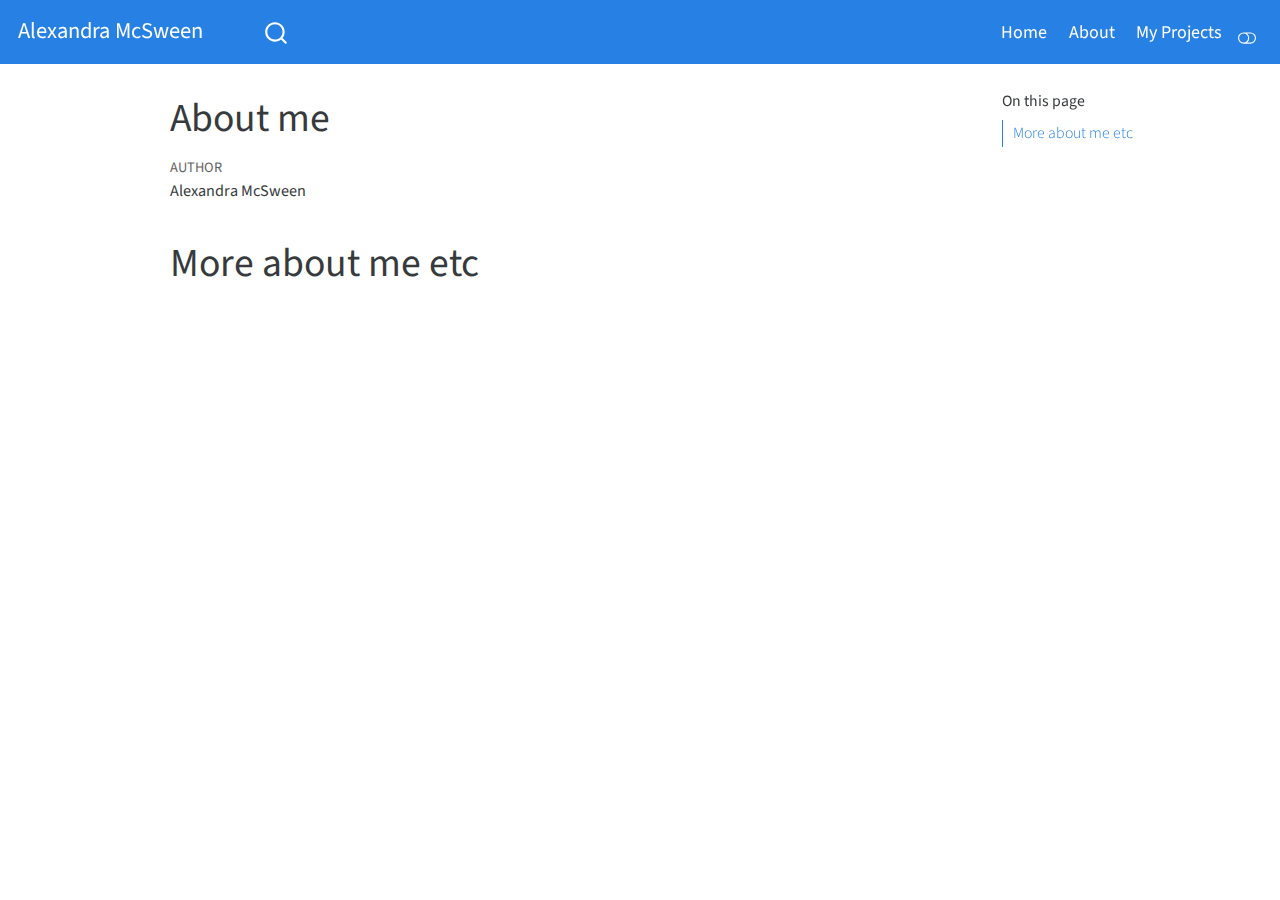
==== about.html @ 8c6e996f "Built site for gh-pages" ====
<!DOCTYPE html>
<html xmlns="http://www.w3.org/1999/xhtml" lang="en" xml:lang="en"><head>

<meta charset="utf-8">
<meta name="generator" content="quarto-1.3.433">

<meta name="viewport" content="width=device-width, initial-scale=1.0, user-scalable=yes">

<meta name="author" content="Alexandra McSween">

<title>Alexandra McSween - About me</title>
<style>
code{white-space: pre-wrap;}
span.smallcaps{font-variant: small-caps;}
div.columns{display: flex; gap: min(4vw, 1.5em);}
div.column{flex: auto; overflow-x: auto;}
div.hanging-indent{margin-left: 1.5em; text-indent: -1.5em;}
ul.task-list{list-style: none;}
ul.task-list li input[type="checkbox"] {
  width: 0.8em;
  margin: 0 0.8em 0.2em -1em; /* quarto-specific, see https://github.com/quarto-dev/quarto-cli/issues/4556 */ 
  vertical-align: middle;
}
</style>


<script src="site_libs/quarto-nav/quarto-nav.js"></script>
<script src="site_libs/quarto-nav/headroom.min.js"></script>
<script src="site_libs/clipboard/clipboard.min.js"></script>
<script src="site_libs/quarto-search/autocomplete.umd.js"></script>
<script src="site_libs/quarto-search/fuse.min.js"></script>
<script src="site_libs/quarto-search/quarto-search.js"></script>
<meta name="quarto:offset" content="./">
<script src="site_libs/quarto-html/quarto.js"></script>
<script src="site_libs/quarto-html/popper.min.js"></script>
<script src="site_libs/quarto-html/tippy.umd.min.js"></script>
<script src="site_libs/quarto-html/anchor.min.js"></script>
<link href="site_libs/quarto-html/tippy.css" rel="stylesheet">
<link href="site_libs/quarto-html/quarto-syntax-highlighting.css" rel="stylesheet" class="quarto-color-scheme" id="quarto-text-highlighting-styles">
<link href="site_libs/quarto-html/quarto-syntax-highlighting-dark.css" rel="prefetch" class="quarto-color-scheme quarto-color-alternate" id="quarto-text-highlighting-styles">
<script src="site_libs/bootstrap/bootstrap.min.js"></script>
<link href="site_libs/bootstrap/bootstrap-icons.css" rel="stylesheet">
<link href="site_libs/bootstrap/bootstrap.min.css" rel="stylesheet" class="quarto-color-scheme" id="quarto-bootstrap" data-mode="light">
<link href="site_libs/bootstrap/bootstrap-dark.min.css" rel="prefetch" class="quarto-color-scheme quarto-color-alternate" id="quarto-bootstrap" data-mode="dark">
<script id="quarto-search-options" type="application/json">{
  "location": "navbar",
  "copy-button": false,
  "collapse-after": 3,
  "panel-placement": "end",
  "type": "overlay",
  "limit": 20,
  "language": {
    "search-no-results-text": "No results",
    "search-matching-documents-text": "matching documents",
    "search-copy-link-title": "Copy link to search",
    "search-hide-matches-text": "Hide additional matches",
    "search-more-match-text": "more match in this document",
    "search-more-matches-text": "more matches in this document",
    "search-clear-button-title": "Clear",
    "search-detached-cancel-button-title": "Cancel",
    "search-submit-button-title": "Submit",
    "search-label": "Search"
  }
}</script>


<link rel="stylesheet" href="styles.css">
</head>

<body class="nav-fixed">

<div id="quarto-search-results"></div>
  <header id="quarto-header" class="headroom fixed-top">
    <nav class="navbar navbar-expand-lg navbar-dark ">
      <div class="navbar-container container-fluid">
      <div class="navbar-brand-container">
    <a class="navbar-brand" href="./index.html">
    <span class="navbar-title">Alexandra McSween</span>
    </a>
  </div>
            <div id="quarto-search" class="" title="Search"></div>
          <button class="navbar-toggler" type="button" data-bs-toggle="collapse" data-bs-target="#navbarCollapse" aria-controls="navbarCollapse" aria-expanded="false" aria-label="Toggle navigation" onclick="if (window.quartoToggleHeadroom) { window.quartoToggleHeadroom(); }">
  <span class="navbar-toggler-icon"></span>
</button>
          <div class="collapse navbar-collapse" id="navbarCollapse">
            <ul class="navbar-nav navbar-nav-scroll ms-auto">
  <li class="nav-item">
    <a class="nav-link" href="./index.html" rel="" target="">
 <span class="menu-text">Home</span></a>
  </li>  
  <li class="nav-item">
    <a class="nav-link active" href="./about.html" rel="" target="" aria-current="page">
 <span class="menu-text">About</span></a>
  </li>  
  <li class="nav-item">
    <a class="nav-link" href="./projects.html" rel="" target="">
 <span class="menu-text">My Projects</span></a>
  </li>  
</ul>
            <div class="quarto-navbar-tools">
  <a href="" class="quarto-color-scheme-toggle quarto-navigation-tool  px-1" onclick="window.quartoToggleColorScheme(); return false;" title="Toggle dark mode"><i class="bi"></i></a>
</div>
          </div> <!-- /navcollapse -->
      </div> <!-- /container-fluid -->
    </nav>
</header>
<!-- content -->
<div id="quarto-content" class="quarto-container page-columns page-rows-contents page-layout-article page-navbar">
<!-- sidebar -->
<!-- margin-sidebar -->
    <div id="quarto-margin-sidebar" class="sidebar margin-sidebar">
        <nav id="TOC" role="doc-toc" class="toc-active">
    <h2 id="toc-title">On this page</h2>
   
  <ul>
  <li><a href="#more-about-me-etc" id="toc-more-about-me-etc" class="nav-link active" data-scroll-target="#more-about-me-etc">More about me etc</a></li>
  </ul>
</nav>
    </div>
<!-- main -->
<main class="content" id="quarto-document-content">

<header id="title-block-header" class="quarto-title-block default">
<div class="quarto-title">
<h1 class="title">About me</h1>
</div>



<div class="quarto-title-meta">

    <div>
    <div class="quarto-title-meta-heading">Author</div>
    <div class="quarto-title-meta-contents">
             <p>Alexandra McSween </p>
          </div>
  </div>
    
  
    
  </div>
  

</header>

<section id="more-about-me-etc" class="level1">
<h1>More about me etc</h1>


</section>

</main> <!-- /main -->
<script id="quarto-html-after-body" type="application/javascript">
window.document.addEventListener("DOMContentLoaded", function (event) {
  const toggleBodyColorMode = (bsSheetEl) => {
    const mode = bsSheetEl.getAttribute("data-mode");
    const bodyEl = window.document.querySelector("body");
    if (mode === "dark") {
      bodyEl.classList.add("quarto-dark");
      bodyEl.classList.remove("quarto-light");
    } else {
      bodyEl.classList.add("quarto-light");
      bodyEl.classList.remove("quarto-dark");
    }
  }
  const toggleBodyColorPrimary = () => {
    const bsSheetEl = window.document.querySelector("link#quarto-bootstrap");
    if (bsSheetEl) {
      toggleBodyColorMode(bsSheetEl);
    }
  }
  toggleBodyColorPrimary();  
  const disableStylesheet = (stylesheets) => {
    for (let i=0; i < stylesheets.length; i++) {
      const stylesheet = stylesheets[i];
      stylesheet.rel = 'prefetch';
    }
  }
  const enableStylesheet = (stylesheets) => {
    for (let i=0; i < stylesheets.length; i++) {
      const stylesheet = stylesheets[i];
      stylesheet.rel = 'stylesheet';
    }
  }
  const manageTransitions = (selector, allowTransitions) => {
    const els = window.document.querySelectorAll(selector);
    for (let i=0; i < els.length; i++) {
      const el = els[i];
      if (allowTransitions) {
        el.classList.remove('notransition');
      } else {
        el.classList.add('notransition');
      }
    }
  }
  const toggleColorMode = (alternate) => {
    // Switch the stylesheets
    const alternateStylesheets = window.document.querySelectorAll('link.quarto-color-scheme.quarto-color-alternate');
    manageTransitions('#quarto-margin-sidebar .nav-link', false);
    if (alternate) {
      enableStylesheet(alternateStylesheets);
      for (const sheetNode of alternateStylesheets) {
        if (sheetNode.id === "quarto-bootstrap") {
          toggleBodyColorMode(sheetNode);
        }
      }
    } else {
      disableStylesheet(alternateStylesheets);
      toggleBodyColorPrimary();
    }
    manageTransitions('#quarto-margin-sidebar .nav-link', true);
    // Switch the toggles
    const toggles = window.document.querySelectorAll('.quarto-color-scheme-toggle');
    for (let i=0; i < toggles.length; i++) {
      const toggle = toggles[i];
      if (toggle) {
        if (alternate) {
          toggle.classList.add("alternate");     
        } else {
          toggle.classList.remove("alternate");
        }
      }
    }
    // Hack to workaround the fact that safari doesn't
    // properly recolor the scrollbar when toggling (#1455)
    if (navigator.userAgent.indexOf('Safari') > 0 && navigator.userAgent.indexOf('Chrome') == -1) {
      manageTransitions("body", false);
      window.scrollTo(0, 1);
      setTimeout(() => {
        window.scrollTo(0, 0);
        manageTransitions("body", true);
      }, 40);  
    }
  }
  const isFileUrl = () => { 
    return window.location.protocol === 'file:';
  }
  const hasAlternateSentinel = () => {  
    let styleSentinel = getColorSchemeSentinel();
    if (styleSentinel !== null) {
      return styleSentinel === "alternate";
    } else {
      return false;
    }
  }
  const setStyleSentinel = (alternate) => {
    const value = alternate ? "alternate" : "default";
    if (!isFileUrl()) {
      window.localStorage.setItem("quarto-color-scheme", value);
    } else {
      localAlternateSentinel = value;
    }
  }
  const getColorSchemeSentinel = () => {
    if (!isFileUrl()) {
      const storageValue = window.localStorage.getItem("quarto-color-scheme");
      return storageValue != null ? storageValue : localAlternateSentinel;
    } else {
      return localAlternateSentinel;
    }
  }
  let localAlternateSentinel = 'default';
  // Dark / light mode switch
  window.quartoToggleColorScheme = () => {
    // Read the current dark / light value 
    let toAlternate = !hasAlternateSentinel();
    toggleColorMode(toAlternate);
    setStyleSentinel(toAlternate);
  };
  // Ensure there is a toggle, if there isn't float one in the top right
  if (window.document.querySelector('.quarto-color-scheme-toggle') === null) {
    const a = window.document.createElement('a');
    a.classList.add('top-right');
    a.classList.add('quarto-color-scheme-toggle');
    a.href = "";
    a.onclick = function() { try { window.quartoToggleColorScheme(); } catch {} return false; };
    const i = window.document.createElement("i");
    i.classList.add('bi');
    a.appendChild(i);
    window.document.body.appendChild(a);
  }
  // Switch to dark mode if need be
  if (hasAlternateSentinel()) {
    toggleColorMode(true);
  } else {
    toggleColorMode(false);
  }
  const icon = "";
  const anchorJS = new window.AnchorJS();
  anchorJS.options = {
    placement: 'right',
    icon: icon
  };
  anchorJS.add('.anchored');
  const isCodeAnnotation = (el) => {
    for (const clz of el.classList) {
      if (clz.startsWith('code-annotation-')) {                     
        return true;
      }
    }
    return false;
  }
  const clipboard = new window.ClipboardJS('.code-copy-button', {
    text: function(trigger) {
      const codeEl = trigger.previousElementSibling.cloneNode(true);
      for (const childEl of codeEl.children) {
        if (isCodeAnnotation(childEl)) {
          childEl.remove();
        }
      }
      return codeEl.innerText;
    }
  });
  clipboard.on('success', function(e) {
    // button target
    const button = e.trigger;
    // don't keep focus
    button.blur();
    // flash "checked"
    button.classList.add('code-copy-button-checked');
    var currentTitle = button.getAttribute("title");
    button.setAttribute("title", "Copied!");
    let tooltip;
    if (window.bootstrap) {
      button.setAttribute("data-bs-toggle", "tooltip");
      button.setAttribute("data-bs-placement", "left");
      button.setAttribute("data-bs-title", "Copied!");
      tooltip = new bootstrap.Tooltip(button, 
        { trigger: "manual", 
          customClass: "code-copy-button-tooltip",
          offset: [0, -8]});
      tooltip.show();    
    }
    setTimeout(function() {
      if (tooltip) {
        tooltip.hide();
        button.removeAttribute("data-bs-title");
        button.removeAttribute("data-bs-toggle");
        button.removeAttribute("data-bs-placement");
      }
      button.setAttribute("title", currentTitle);
      button.classList.remove('code-copy-button-checked');
    }, 1000);
    // clear code selection
    e.clearSelection();
  });
  function tippyHover(el, contentFn) {
    const config = {
      allowHTML: true,
      content: contentFn,
      maxWidth: 500,
      delay: 100,
      arrow: false,
      appendTo: function(el) {
          return el.parentElement;
      },
      interactive: true,
      interactiveBorder: 10,
      theme: 'quarto',
      placement: 'bottom-start'
    };
    window.tippy(el, config); 
  }
  const noterefs = window.document.querySelectorAll('a[role="doc-noteref"]');
  for (var i=0; i<noterefs.length; i++) {
    const ref = noterefs[i];
    tippyHover(ref, function() {
      // use id or data attribute instead here
      let href = ref.getAttribute('data-footnote-href') || ref.getAttribute('href');
      try { href = new URL(href).hash; } catch {}
      const id = href.replace(/^#\/?/, "");
      const note = window.document.getElementById(id);
      return note.innerHTML;
    });
  }
      let selectedAnnoteEl;
      const selectorForAnnotation = ( cell, annotation) => {
        let cellAttr = 'data-code-cell="' + cell + '"';
        let lineAttr = 'data-code-annotation="' +  annotation + '"';
        const selector = 'span[' + cellAttr + '][' + lineAttr + ']';
        return selector;
      }
      const selectCodeLines = (annoteEl) => {
        const doc = window.document;
        const targetCell = annoteEl.getAttribute("data-target-cell");
        const targetAnnotation = annoteEl.getAttribute("data-target-annotation");
        const annoteSpan = window.document.querySelector(selectorForAnnotation(targetCell, targetAnnotation));
        const lines = annoteSpan.getAttribute("data-code-lines").split(",");
        const lineIds = lines.map((line) => {
          return targetCell + "-" + line;
        })
        let top = null;
        let height = null;
        let parent = null;
        if (lineIds.length > 0) {
            //compute the position of the single el (top and bottom and make a div)
            const el = window.document.getElementById(lineIds[0]);
            top = el.offsetTop;
            height = el.offsetHeight;
            parent = el.parentElement.parentElement;
          if (lineIds.length > 1) {
            const lastEl = window.document.getElementById(lineIds[lineIds.length - 1]);
            const bottom = lastEl.offsetTop + lastEl.offsetHeight;
            height = bottom - top;
          }
          if (top !== null && height !== null && parent !== null) {
            // cook up a div (if necessary) and position it 
            let div = window.document.getElementById("code-annotation-line-highlight");
            if (div === null) {
              div = window.document.createElement("div");
              div.setAttribute("id", "code-annotation-line-highlight");
              div.style.position = 'absolute';
              parent.appendChild(div);
            }
            div.style.top = top - 2 + "px";
            div.style.height = height + 4 + "px";
            let gutterDiv = window.document.getElementById("code-annotation-line-highlight-gutter");
            if (gutterDiv === null) {
              gutterDiv = window.document.createElement("div");
              gutterDiv.setAttribute("id", "code-annotation-line-highlight-gutter");
              gutterDiv.style.position = 'absolute';
              const codeCell = window.document.getElementById(targetCell);
              const gutter = codeCell.querySelector('.code-annotation-gutter');
              gutter.appendChild(gutterDiv);
            }
            gutterDiv.style.top = top - 2 + "px";
            gutterDiv.style.height = height + 4 + "px";
          }
          selectedAnnoteEl = annoteEl;
        }
      };
      const unselectCodeLines = () => {
        const elementsIds = ["code-annotation-line-highlight", "code-annotation-line-highlight-gutter"];
        elementsIds.forEach((elId) => {
          const div = window.document.getElementById(elId);
          if (div) {
            div.remove();
          }
        });
        selectedAnnoteEl = undefined;
      };
      // Attach click handler to the DT
      const annoteDls = window.document.querySelectorAll('dt[data-target-cell]');
      for (const annoteDlNode of annoteDls) {
        annoteDlNode.addEventListener('click', (event) => {
          const clickedEl = event.target;
          if (clickedEl !== selectedAnnoteEl) {
            unselectCodeLines();
            const activeEl = window.document.querySelector('dt[data-target-cell].code-annotation-active');
            if (activeEl) {
              activeEl.classList.remove('code-annotation-active');
            }
            selectCodeLines(clickedEl);
            clickedEl.classList.add('code-annotation-active');
          } else {
            // Unselect the line
            unselectCodeLines();
            clickedEl.classList.remove('code-annotation-active');
          }
        });
      }
  const findCites = (el) => {
    const parentEl = el.parentElement;
    if (parentEl) {
      const cites = parentEl.dataset.cites;
      if (cites) {
        return {
          el,
          cites: cites.split(' ')
        };
      } else {
        return findCites(el.parentElement)
      }
    } else {
      return undefined;
    }
  };
  var bibliorefs = window.document.querySelectorAll('a[role="doc-biblioref"]');
  for (var i=0; i<bibliorefs.length; i++) {
    const ref = bibliorefs[i];
    const citeInfo = findCites(ref);
    if (citeInfo) {
      tippyHover(citeInfo.el, function() {
        var popup = window.document.createElement('div');
        citeInfo.cites.forEach(function(cite) {
          var citeDiv = window.document.createElement('div');
          citeDiv.classList.add('hanging-indent');
          citeDiv.classList.add('csl-entry');
          var biblioDiv = window.document.getElementById('ref-' + cite);
          if (biblioDiv) {
            citeDiv.innerHTML = biblioDiv.innerHTML;
          }
          popup.appendChild(citeDiv);
        });
        return popup.innerHTML;
      });
    }
  }
});
</script>
</div> <!-- /content -->



</body></html>
---- site_libs/quarto-html/tippy.css ----
.tippy-box[data-animation=fade][data-state=hidden]{opacity:0}[data-tippy-root]{max-width:calc(100vw - 10px)}.tippy-box{position:relative;background-color:#333;color:#fff;border-radius:4px;font-size:14px;line-height:1.4;white-space:normal;outline:0;transition-property:transform,visibility,opacity}.tippy-box[data-placement^=top]>.tippy-arrow{bottom:0}.tippy-box[data-placement^=top]>.tippy-arrow:before{bottom:-7px;left:0;border-width:8px 8px 0;border-top-color:initial;transform-origin:center top}.tippy-box[data-placement^=bottom]>.tippy-arrow{top:0}.tippy-box[data-placement^=bottom]>.tippy-arrow:before{top:-7px;left:0;border-width:0 8px 8px;border-bottom-color:initial;transform-origin:center bottom}.tippy-box[data-placement^=left]>.tippy-arrow{right:0}.tippy-box[data-placement^=left]>.tippy-arrow:before{border-width:8px 0 8px 8px;border-left-color:initial;right:-7px;transform-origin:center left}.tippy-box[data-placement^=right]>.tippy-arrow{left:0}.tippy-box[data-placement^=right]>.tippy-arrow:before{left:-7px;border-width:8px 8px 8px 0;border-right-color:initial;transform-origin:center right}.tippy-box[data-inertia][data-state=visible]{transition-timing-function:cubic-bezier(.54,1.5,.38,1.11)}.tippy-arrow{width:16px;height:16px;color:#333}.tippy-arrow:before{content:"";position:absolute;border-color:transparent;border-style:solid}.tippy-content{position:relative;padding:5px 9px;z-index:1}
---- site_libs/quarto-html/quarto-syntax-highlighting.css ----
/* quarto syntax highlight colors */
:root {
  --quarto-hl-ot-color: #003B4F;
  --quarto-hl-at-color: #657422;
  --quarto-hl-ss-color: #20794D;
  --quarto-hl-an-color: #5E5E5E;
  --quarto-hl-fu-color: #4758AB;
  --quarto-hl-st-color: #20794D;
  --quarto-hl-cf-color: #003B4F;
  --quarto-hl-op-color: #5E5E5E;
  --quarto-hl-er-color: #AD0000;
  --quarto-hl-bn-color: #AD0000;
  --quarto-hl-al-color: #AD0000;
  --quarto-hl-va-color: #111111;
  --quarto-hl-bu-color: inherit;
  --quarto-hl-ex-color: inherit;
  --quarto-hl-pp-color: #AD0000;
  --quarto-hl-in-color: #5E5E5E;
  --quarto-hl-vs-color: #20794D;
  --quarto-hl-wa-color: #5E5E5E;
  --quarto-hl-do-color: #5E5E5E;
  --quarto-hl-im-color: #00769E;
  --quarto-hl-ch-color: #20794D;
  --quarto-hl-dt-color: #AD0000;
  --quarto-hl-fl-color: #AD0000;
  --quarto-hl-co-color: #5E5E5E;
  --quarto-hl-cv-color: #5E5E5E;
  --quarto-hl-cn-color: #8f5902;
  --quarto-hl-sc-color: #5E5E5E;
  --quarto-hl-dv-color: #AD0000;
  --quarto-hl-kw-color: #003B4F;
}

/* other quarto variables */
:root {
  --quarto-font-monospace: SFMono-Regular, Menlo, Monaco, Consolas, "Liberation Mono", "Courier New", monospace;
}

pre > code.sourceCode > span {
  color: #003B4F;
}

code span {
  color: #003B4F;
}

code.sourceCode > span {
  color: #003B4F;
}

div.sourceCode,
div.sourceCode pre.sourceCode {
  color: #003B4F;
}

code span.ot {
  color: #003B4F;
}

code span.at {
  color: #657422;
}

code span.ss {
  color: #20794D;
}

code span.an {
  color: #5E5E5E;
}

code span.fu {
  color: #4758AB;
}

code span.st {
  color: #20794D;
}

code span.cf {
  color: #003B4F;
}

code span.op {
  color: #5E5E5E;
}

code span.er {
  color: #AD0000;
}

code span.bn {
  color: #AD0000;
}

code span.al {
  color: #AD0000;
}

code span.va {
  color: #111111;
}

code span.pp {
  color: #AD0000;
}

code span.in {
  color: #5E5E5E;
}

code span.vs {
  color: #20794D;
}

code span.wa {
  color: #5E5E5E;
  font-style: italic;
}

code span.do {
  color: #5E5E5E;
  font-style: italic;
}

code span.im {
  color: #00769E;
}

code span.ch {
  color: #20794D;
}

code span.dt {
  color: #AD0000;
}

code span.fl {
  color: #AD0000;
}

code span.co {
  color: #5E5E5E;
}

code span.cv {
  color: #5E5E5E;
  font-style: italic;
}

code span.cn {
  color: #8f5902;
}

code span.sc {
  color: #5E5E5E;
}

code span.dv {
  color: #AD0000;
}

code span.kw {
  color: #003B4F;
}

.prevent-inlining {
  content: "</";
}

/*# sourceMappingURL=debc5d5d77c3f9108843748ff7464032.css.map */
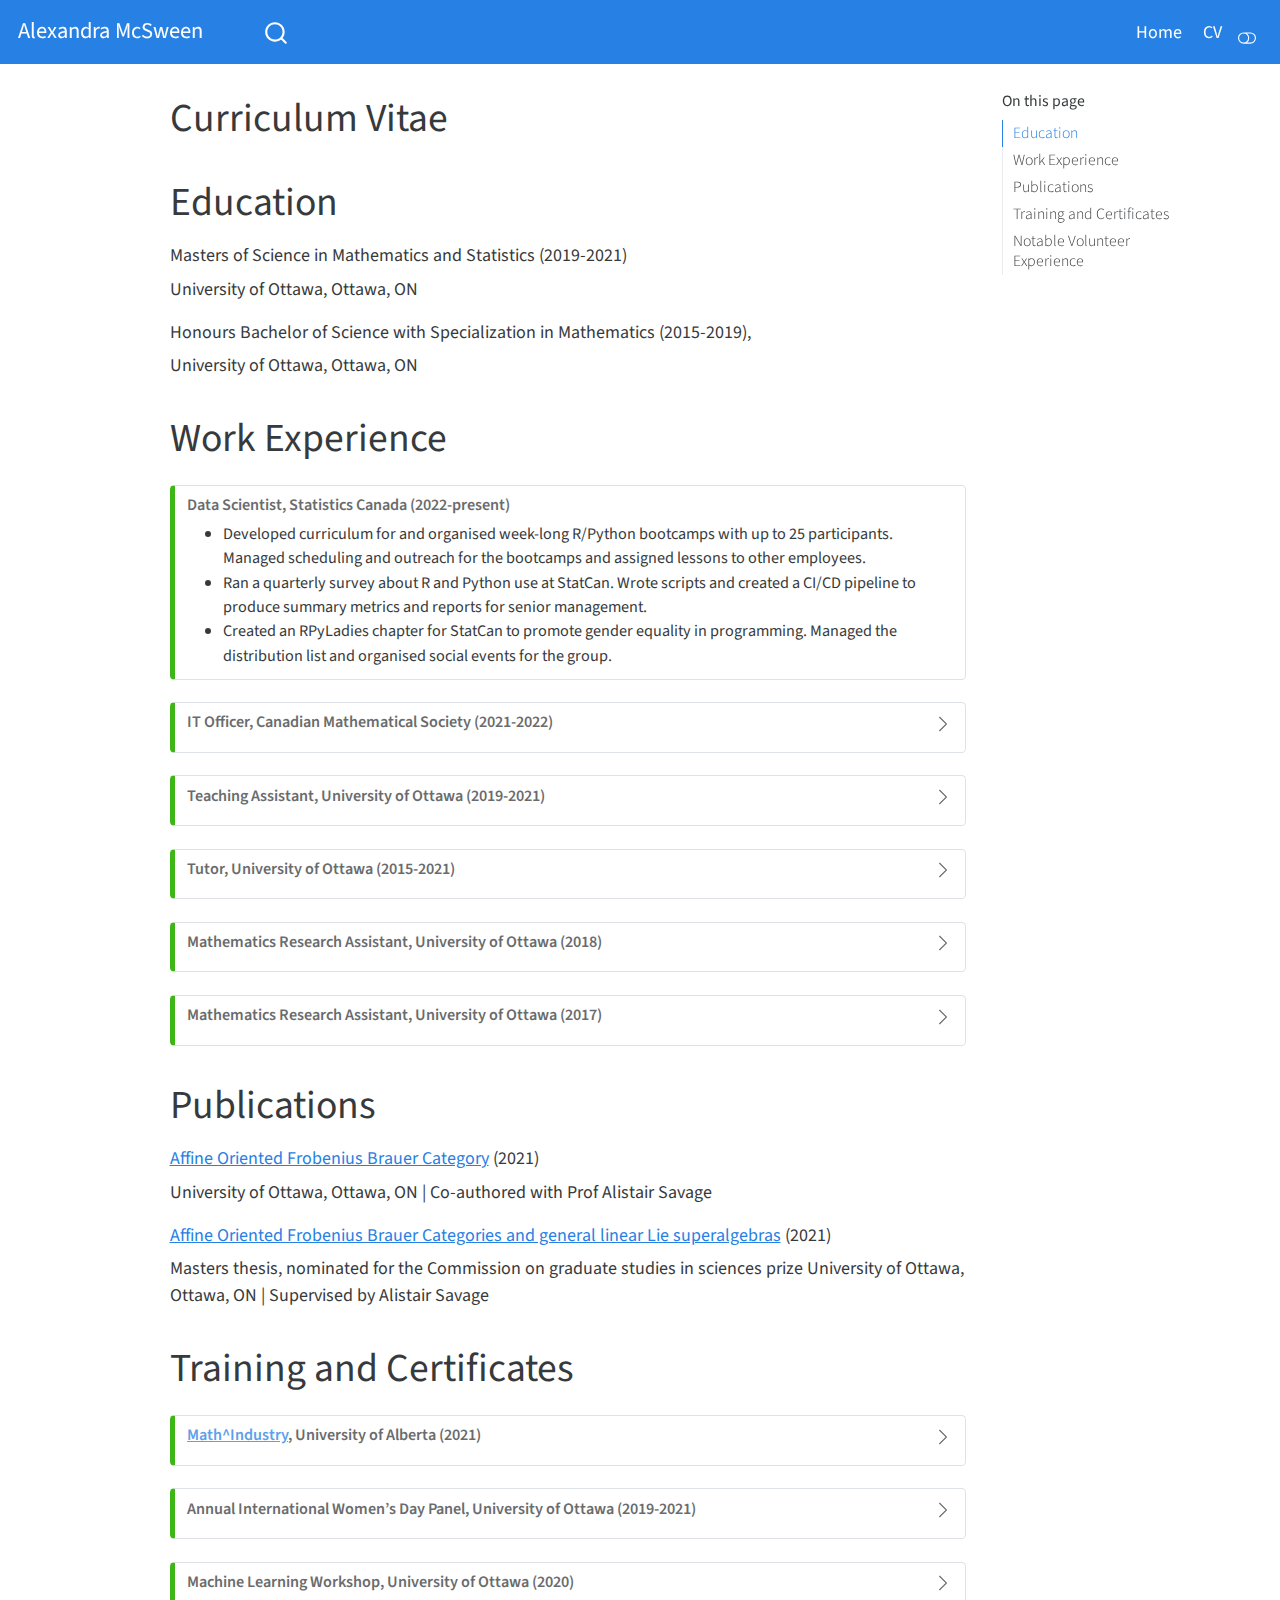
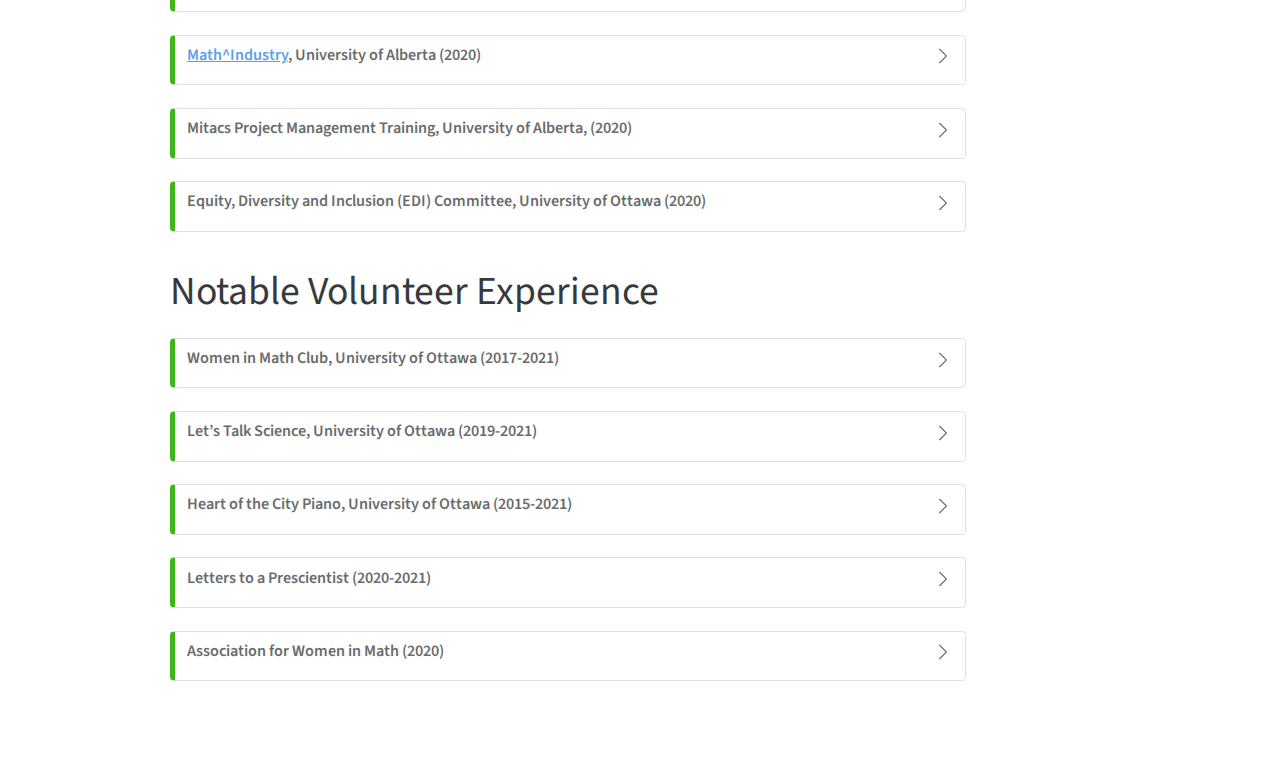
==== commit 19e97383: "Built site for gh-pages" ====
--- a/about.html
+++ b/about.html
@@ -6,9 +6,8 @@
 
 <meta name="viewport" content="width=device-width, initial-scale=1.0, user-scalable=yes">
 
-<meta name="author" content="Alexandra McSween">
-
-<title>Alexandra McSween - About me</title>
+
+<title>Alexandra McSween - Curriculum Vitae</title>
 <style>
 code{white-space: pre-wrap;}
 span.smallcaps{font-variant: small-caps;}
@@ -90,11 +89,7 @@
   </li>  
   <li class="nav-item">
     <a class="nav-link active" href="./about.html" rel="" target="" aria-current="page">
- <span class="menu-text">About</span></a>
-  </li>  
-  <li class="nav-item">
-    <a class="nav-link" href="./projects.html" rel="" target="">
- <span class="menu-text">My Projects</span></a>
+ <span class="menu-text">CV</span></a>
   </li>  
 </ul>
             <div class="quarto-navbar-tools">
@@ -113,7 +108,11 @@
     <h2 id="toc-title">On this page</h2>
    
   <ul>
-  <li><a href="#more-about-me-etc" id="toc-more-about-me-etc" class="nav-link active" data-scroll-target="#more-about-me-etc">More about me etc</a></li>
+  <li><a href="#education" id="toc-education" class="nav-link active" data-scroll-target="#education">Education</a></li>
+  <li><a href="#work-experience" id="toc-work-experience" class="nav-link" data-scroll-target="#work-experience">Work Experience</a></li>
+  <li><a href="#publications" id="toc-publications" class="nav-link" data-scroll-target="#publications">Publications</a></li>
+  <li><a href="#training-and-certificates" id="toc-training-and-certificates" class="nav-link" data-scroll-target="#training-and-certificates">Training and Certificates</a></li>
+  <li><a href="#notable-volunteer-experience" id="toc-notable-volunteer-experience" class="nav-link" data-scroll-target="#notable-volunteer-experience">Notable Volunteer Experience</a></li>
   </ul>
 </nav>
     </div>
@@ -122,19 +121,13 @@
 
 <header id="title-block-header" class="quarto-title-block default">
 <div class="quarto-title">
-<h1 class="title">About me</h1>
+<h1 class="title">Curriculum Vitae</h1>
 </div>
 
 
 
 <div class="quarto-title-meta">
 
-    <div>
-    <div class="quarto-title-meta-heading">Author</div>
-    <div class="quarto-title-meta-contents">
-             <p>Alexandra McSween </p>
-          </div>
-  </div>
     
   
     
@@ -143,8 +136,342 @@
 
 </header>
 
-<section id="more-about-me-etc" class="level1">
-<h1>More about me etc</h1>
+<section id="education" class="level1">
+<h1>Education</h1>
+<section id="masters-of-science-in-mathematics-and-statistics-2019-2021" class="level6">
+<h6 class="anchored" data-anchor-id="masters-of-science-in-mathematics-and-statistics-2019-2021">Masters of Science in Mathematics and Statistics (2019-2021)</h6>
+<p>University of Ottawa, Ottawa, ON</p>
+</section>
+<section id="honours-bachelor-of-science-with-specialization-in-mathematics-2015-2019" class="level6">
+<h6 class="anchored" data-anchor-id="honours-bachelor-of-science-with-specialization-in-mathematics-2015-2019">Honours Bachelor of Science with Specialization in Mathematics (2015-2019),</h6>
+<p>University of Ottawa, Ottawa, ON</p>
+</section>
+</section>
+<section id="work-experience" class="level1">
+<h1>Work Experience</h1>
+<div class="callout callout-style-simple callout-tip no-icon callout-titled">
+<div class="callout-header d-flex align-content-center">
+<div class="callout-icon-container">
+<i class="callout-icon no-icon"></i>
+</div>
+<div class="callout-title-container flex-fill">
+Data Scientist, Statistics Canada (2022-present)
+</div>
+</div>
+<div class="callout-body-container callout-body">
+<ul>
+<li>Developed curriculum for and organised week-long R/Python bootcamps with up to 25 participants. Managed scheduling and outreach for the bootcamps and assigned lessons to other employees.</li>
+<li>Ran a quarterly survey about R and Python use at StatCan. Wrote scripts and created a CI/CD pipeline to produce summary metrics and reports for senior management.</li>
+<li>Created an RPyLadies chapter for StatCan to promote gender equality in programming. Managed the distribution list and organised social events for the group.</li>
+</ul>
+</div>
+</div>
+<div class="callout callout-style-simple callout-tip no-icon callout-titled">
+<div class="callout-header d-flex align-content-center" data-bs-toggle="collapse" data-bs-target=".callout-2-contents" aria-controls="callout-2" aria-expanded="false" aria-label="Toggle callout">
+<div class="callout-icon-container">
+<i class="callout-icon no-icon"></i>
+</div>
+<div class="callout-title-container flex-fill">
+IT Officer, Canadian Mathematical Society (2021-2022)
+</div>
+<div class="callout-btn-toggle d-inline-block border-0 py-1 ps-1 pe-0 float-end"><i class="callout-toggle"></i></div>
+</div>
+<div id="callout-2" class="callout-2-contents callout-collapse collapse">
+<div class="callout-body-container callout-body">
+<ul>
+<li>Maintained websites with HTML, CSS, and JS, managed Django databases and wrote scripts in python.</li>
+<li>Provided technical support for a virtual conference and several high school math competitions.</li>
+</ul>
+</div>
+</div>
+</div>
+<div class="callout callout-style-simple callout-tip no-icon callout-titled">
+<div class="callout-header d-flex align-content-center" data-bs-toggle="collapse" data-bs-target=".callout-3-contents" aria-controls="callout-3" aria-expanded="false" aria-label="Toggle callout">
+<div class="callout-icon-container">
+<i class="callout-icon no-icon"></i>
+</div>
+<div class="callout-title-container flex-fill">
+Teaching Assistant, University of Ottawa (2019-2021)
+</div>
+<div class="callout-btn-toggle d-inline-block border-0 py-1 ps-1 pe-0 float-end"><i class="callout-toggle"></i></div>
+</div>
+<div id="callout-3" class="callout-3-contents callout-collapse collapse">
+<div class="callout-body-container callout-body">
+<ul>
+<li>Ran tutorials, marked exams, and worked with students one on one in the math help center.</li>
+</ul>
+</div>
+</div>
+</div>
+<div class="callout callout-style-simple callout-tip no-icon callout-titled">
+<div class="callout-header d-flex align-content-center" data-bs-toggle="collapse" data-bs-target=".callout-4-contents" aria-controls="callout-4" aria-expanded="false" aria-label="Toggle callout">
+<div class="callout-icon-container">
+<i class="callout-icon no-icon"></i>
+</div>
+<div class="callout-title-container flex-fill">
+Tutor, University of Ottawa (2015-2021)
+</div>
+<div class="callout-btn-toggle d-inline-block border-0 py-1 ps-1 pe-0 float-end"><i class="callout-toggle"></i></div>
+</div>
+<div id="callout-4" class="callout-4-contents callout-collapse collapse">
+<div class="callout-body-container callout-body">
+<ul>
+<li>Tutored students in calculus, linear algebra, discrete math and statistics.</li>
+</ul>
+</div>
+</div>
+</div>
+<div class="callout callout-style-simple callout-tip no-icon callout-titled">
+<div class="callout-header d-flex align-content-center" data-bs-toggle="collapse" data-bs-target=".callout-5-contents" aria-controls="callout-5" aria-expanded="false" aria-label="Toggle callout">
+<div class="callout-icon-container">
+<i class="callout-icon no-icon"></i>
+</div>
+<div class="callout-title-container flex-fill">
+Mathematics Research Assistant, University of Ottawa (2018)
+</div>
+<div class="callout-btn-toggle d-inline-block border-0 py-1 ps-1 pe-0 float-end"><i class="callout-toggle"></i></div>
+</div>
+<div id="callout-5" class="callout-5-contents callout-collapse collapse">
+<div class="callout-body-container callout-body">
+<ul>
+<li>Investigated string diagram relations for the affine oriented Frobenius Brauer category.</li>
+</ul>
+</div>
+</div>
+</div>
+<div class="callout callout-style-simple callout-tip no-icon callout-titled">
+<div class="callout-header d-flex align-content-center" data-bs-toggle="collapse" data-bs-target=".callout-6-contents" aria-controls="callout-6" aria-expanded="false" aria-label="Toggle callout">
+<div class="callout-icon-container">
+<i class="callout-icon no-icon"></i>
+</div>
+<div class="callout-title-container flex-fill">
+Mathematics Research Assistant, University of Ottawa (2017)
+</div>
+<div class="callout-btn-toggle d-inline-block border-0 py-1 ps-1 pe-0 float-end"><i class="callout-toggle"></i></div>
+</div>
+<div id="callout-6" class="callout-6-contents callout-collapse collapse">
+<div class="callout-body-container callout-body">
+<ul>
+<li>Investigated reflection groups and symmetries using SageMath for python.</li>
+</ul>
+</div>
+</div>
+</div>
+</section>
+<section id="publications" class="level1">
+<h1>Publications</h1>
+<section id="affine-oriented-frobenius-brauer-category-2021" class="level6">
+<h6 class="anchored" data-anchor-id="affine-oriented-frobenius-brauer-category-2021"><a href="https://arxiv.org/abs/2101.04582">Affine Oriented Frobenius Brauer Category</a> (2021)</h6>
+<p>University of Ottawa, Ottawa, ON | Co-authored with Prof Alistair Savage</p>
+</section>
+<section id="affine-oriented-frobenius-brauer-categories-and-general-linear-lie-superalgebras-2021" class="level6">
+<h6 class="anchored" data-anchor-id="affine-oriented-frobenius-brauer-categories-and-general-linear-lie-superalgebras-2021"><a href="https://ruor.uottawa.ca/handle/10393/42342">Affine Oriented Frobenius Brauer Categories and general linear Lie superalgebras</a> (2021)</h6>
+<p>Masters thesis, nominated for the Commission on graduate studies in sciences prize University of Ottawa, Ottawa, ON | Supervised by Alistair Savage</p>
+</section>
+</section>
+<section id="training-and-certificates" class="level1">
+<h1>Training and Certificates</h1>
+<div class="callout callout-style-simple callout-tip no-icon callout-titled">
+<div class="callout-header d-flex align-content-center" data-bs-toggle="collapse" data-bs-target=".callout-7-contents" aria-controls="callout-7" aria-expanded="false" aria-label="Toggle callout">
+<div class="callout-icon-container">
+<i class="callout-icon no-icon"></i>
+</div>
+<div class="callout-title-container flex-fill">
+<a href="m2pi.ca">Math^Industry</a>, University of Alberta (2021)
+</div>
+<div class="callout-btn-toggle d-inline-block border-0 py-1 ps-1 pe-0 float-end"><i class="callout-toggle"></i></div>
+</div>
+<div id="callout-7" class="callout-7-contents callout-collapse collapse">
+<div class="callout-body-container callout-body">
+<ul>
+<li>Worked on a team with an industry partner, ATCO, to study the feasibility of and compute potential power output of vertical axis wind turbines along highways.</li>
+</ul>
+</div>
+</div>
+</div>
+<div class="callout callout-style-simple callout-tip no-icon callout-titled">
+<div class="callout-header d-flex align-content-center" data-bs-toggle="collapse" data-bs-target=".callout-8-contents" aria-controls="callout-8" aria-expanded="false" aria-label="Toggle callout">
+<div class="callout-icon-container">
+<i class="callout-icon no-icon"></i>
+</div>
+<div class="callout-title-container flex-fill">
+Annual International Women’s Day Panel, University of Ottawa (2019-2021)
+</div>
+<div class="callout-btn-toggle d-inline-block border-0 py-1 ps-1 pe-0 float-end"><i class="callout-toggle"></i></div>
+</div>
+<div id="callout-8" class="callout-8-contents callout-collapse collapse">
+<div class="callout-body-container callout-body">
+<ul>
+<li>Organized and moderated annual panel of women mathematicians to share their experiences and career advice.</li>
+</ul>
+</div>
+</div>
+</div>
+<div class="callout callout-style-simple callout-tip no-icon callout-titled">
+<div class="callout-header d-flex align-content-center" data-bs-toggle="collapse" data-bs-target=".callout-9-contents" aria-controls="callout-9" aria-expanded="false" aria-label="Toggle callout">
+<div class="callout-icon-container">
+<i class="callout-icon no-icon"></i>
+</div>
+<div class="callout-title-container flex-fill">
+Machine Learning Workshop, University of Ottawa (2020)
+</div>
+<div class="callout-btn-toggle d-inline-block border-0 py-1 ps-1 pe-0 float-end"><i class="callout-toggle"></i></div>
+</div>
+<div id="callout-9" class="callout-9-contents callout-collapse collapse">
+<div class="callout-body-container callout-body">
+<ul>
+<li>Learned basics of Pytorch for machine learning.</li>
+</ul>
+</div>
+</div>
+</div>
+<div class="callout callout-style-simple callout-tip no-icon callout-titled">
+<div class="callout-header d-flex align-content-center" data-bs-toggle="collapse" data-bs-target=".callout-10-contents" aria-controls="callout-10" aria-expanded="false" aria-label="Toggle callout">
+<div class="callout-icon-container">
+<i class="callout-icon no-icon"></i>
+</div>
+<div class="callout-title-container flex-fill">
+<a href="m2pi.ca">Math^Industry</a>, University of Alberta (2020)
+</div>
+<div class="callout-btn-toggle d-inline-block border-0 py-1 ps-1 pe-0 float-end"><i class="callout-toggle"></i></div>
+</div>
+<div id="callout-10" class="callout-10-contents callout-collapse collapse">
+<div class="callout-body-container callout-body">
+<ul>
+<li>Worked on a team with an industry partner, The Divi Project, to develop and analyze the efficiency of compression techniques for blockchain technology.</li>
+</ul>
+</div>
+</div>
+</div>
+<div class="callout callout-style-simple callout-tip no-icon callout-titled">
+<div class="callout-header d-flex align-content-center" data-bs-toggle="collapse" data-bs-target=".callout-11-contents" aria-controls="callout-11" aria-expanded="false" aria-label="Toggle callout">
+<div class="callout-icon-container">
+<i class="callout-icon no-icon"></i>
+</div>
+<div class="callout-title-container flex-fill">
+Mitacs Project Management Training, University of Alberta, (2020)
+</div>
+<div class="callout-btn-toggle d-inline-block border-0 py-1 ps-1 pe-0 float-end"><i class="callout-toggle"></i></div>
+</div>
+<div id="callout-11" class="callout-11-contents callout-collapse collapse">
+<div class="callout-body-container callout-body">
+<ul>
+<li>Learned how to manage stakeholders, define the value of a project, deal with conflict, and manage quality.</li>
+</ul>
+</div>
+</div>
+</div>
+<div class="callout callout-style-simple callout-tip no-icon callout-titled">
+<div class="callout-header d-flex align-content-center" data-bs-toggle="collapse" data-bs-target=".callout-12-contents" aria-controls="callout-12" aria-expanded="false" aria-label="Toggle callout">
+<div class="callout-icon-container">
+<i class="callout-icon no-icon"></i>
+</div>
+<div class="callout-title-container flex-fill">
+Equity, Diversity and Inclusion (EDI) Committee, University of Ottawa (2020)
+</div>
+<div class="callout-btn-toggle d-inline-block border-0 py-1 ps-1 pe-0 float-end"><i class="callout-toggle"></i></div>
+</div>
+<div id="callout-12" class="callout-12-contents callout-collapse collapse">
+<div class="callout-body-container callout-body">
+<ul>
+<li>Worked as a student representative to identify and implement ways to improve EDI in the math department at uOttawa.</li>
+</ul>
+</div>
+</div>
+</div>
+</section>
+<section id="notable-volunteer-experience" class="level1">
+<h1>Notable Volunteer Experience</h1>
+<div class="callout callout-style-simple callout-tip no-icon callout-titled">
+<div class="callout-header d-flex align-content-center" data-bs-toggle="collapse" data-bs-target=".callout-13-contents" aria-controls="callout-13" aria-expanded="false" aria-label="Toggle callout">
+<div class="callout-icon-container">
+<i class="callout-icon no-icon"></i>
+</div>
+<div class="callout-title-container flex-fill">
+Women in Math Club, University of Ottawa (2017-2021)
+</div>
+<div class="callout-btn-toggle d-inline-block border-0 py-1 ps-1 pe-0 float-end"><i class="callout-toggle"></i></div>
+</div>
+<div id="callout-13" class="callout-13-contents callout-collapse collapse">
+<div class="callout-body-container callout-body">
+<ul>
+<li>Served as president and founder. Duties included chairing meetings, keeping financial records, planning and organizing networking events and charitable initiatives.</li>
+</ul>
+</div>
+</div>
+</div>
+<div class="callout callout-style-simple callout-tip no-icon callout-titled">
+<div class="callout-header d-flex align-content-center" data-bs-toggle="collapse" data-bs-target=".callout-14-contents" aria-controls="callout-14" aria-expanded="false" aria-label="Toggle callout">
+<div class="callout-icon-container">
+<i class="callout-icon no-icon"></i>
+</div>
+<div class="callout-title-container flex-fill">
+Let’s Talk Science, University of Ottawa (2019-2021)
+</div>
+<div class="callout-btn-toggle d-inline-block border-0 py-1 ps-1 pe-0 float-end"><i class="callout-toggle"></i></div>
+</div>
+<div id="callout-14" class="callout-14-contents callout-collapse collapse">
+<div class="callout-body-container callout-body">
+<ul>
+<li>Organized a math symposium for high school students. Created math activity videos for at home learning during the pandemic.</li>
+</ul>
+</div>
+</div>
+</div>
+<div class="callout callout-style-simple callout-tip no-icon callout-titled">
+<div class="callout-header d-flex align-content-center" data-bs-toggle="collapse" data-bs-target=".callout-15-contents" aria-controls="callout-15" aria-expanded="false" aria-label="Toggle callout">
+<div class="callout-icon-container">
+<i class="callout-icon no-icon"></i>
+</div>
+<div class="callout-title-container flex-fill">
+Heart of the City Piano, University of Ottawa (2015-2021)
+</div>
+<div class="callout-btn-toggle d-inline-block border-0 py-1 ps-1 pe-0 float-end"><i class="callout-toggle"></i></div>
+</div>
+<div id="callout-15" class="callout-15-contents callout-collapse collapse">
+<div class="callout-body-container callout-body">
+<ul>
+<li>Taught piano and coordinated teachers for over 30 low-income elementary school students’ lessons.</li>
+</ul>
+</div>
+</div>
+</div>
+<div class="callout callout-style-simple callout-tip no-icon callout-titled">
+<div class="callout-header d-flex align-content-center" data-bs-toggle="collapse" data-bs-target=".callout-16-contents" aria-controls="callout-16" aria-expanded="false" aria-label="Toggle callout">
+<div class="callout-icon-container">
+<i class="callout-icon no-icon"></i>
+</div>
+<div class="callout-title-container flex-fill">
+Letters to a Prescientist (2020-2021)
+</div>
+<div class="callout-btn-toggle d-inline-block border-0 py-1 ps-1 pe-0 float-end"><i class="callout-toggle"></i></div>
+</div>
+<div id="callout-16" class="callout-16-contents callout-collapse collapse">
+<div class="callout-body-container callout-body">
+<ul>
+<li>Penpal to a low income middle school student to foster interest in science and math.</li>
+</ul>
+</div>
+</div>
+</div>
+<div class="callout callout-style-simple callout-tip no-icon callout-titled">
+<div class="callout-header d-flex align-content-center" data-bs-toggle="collapse" data-bs-target=".callout-17-contents" aria-controls="callout-17" aria-expanded="false" aria-label="Toggle callout">
+<div class="callout-icon-container">
+<i class="callout-icon no-icon"></i>
+</div>
+<div class="callout-title-container flex-fill">
+Association for Women in Math (2020)
+</div>
+<div class="callout-btn-toggle d-inline-block border-0 py-1 ps-1 pe-0 float-end"><i class="callout-toggle"></i></div>
+</div>
+<div id="callout-17" class="callout-17-contents callout-collapse collapse">
+<div class="callout-body-container callout-body">
+<ul>
+<li>Reviewed articles for publication. Reviewed and compiled data and wrote biographies about women mathematicians for a set of playing cards.</li>
+</ul>
+</div>
+</div>
+</div>
 
 
 </section>
